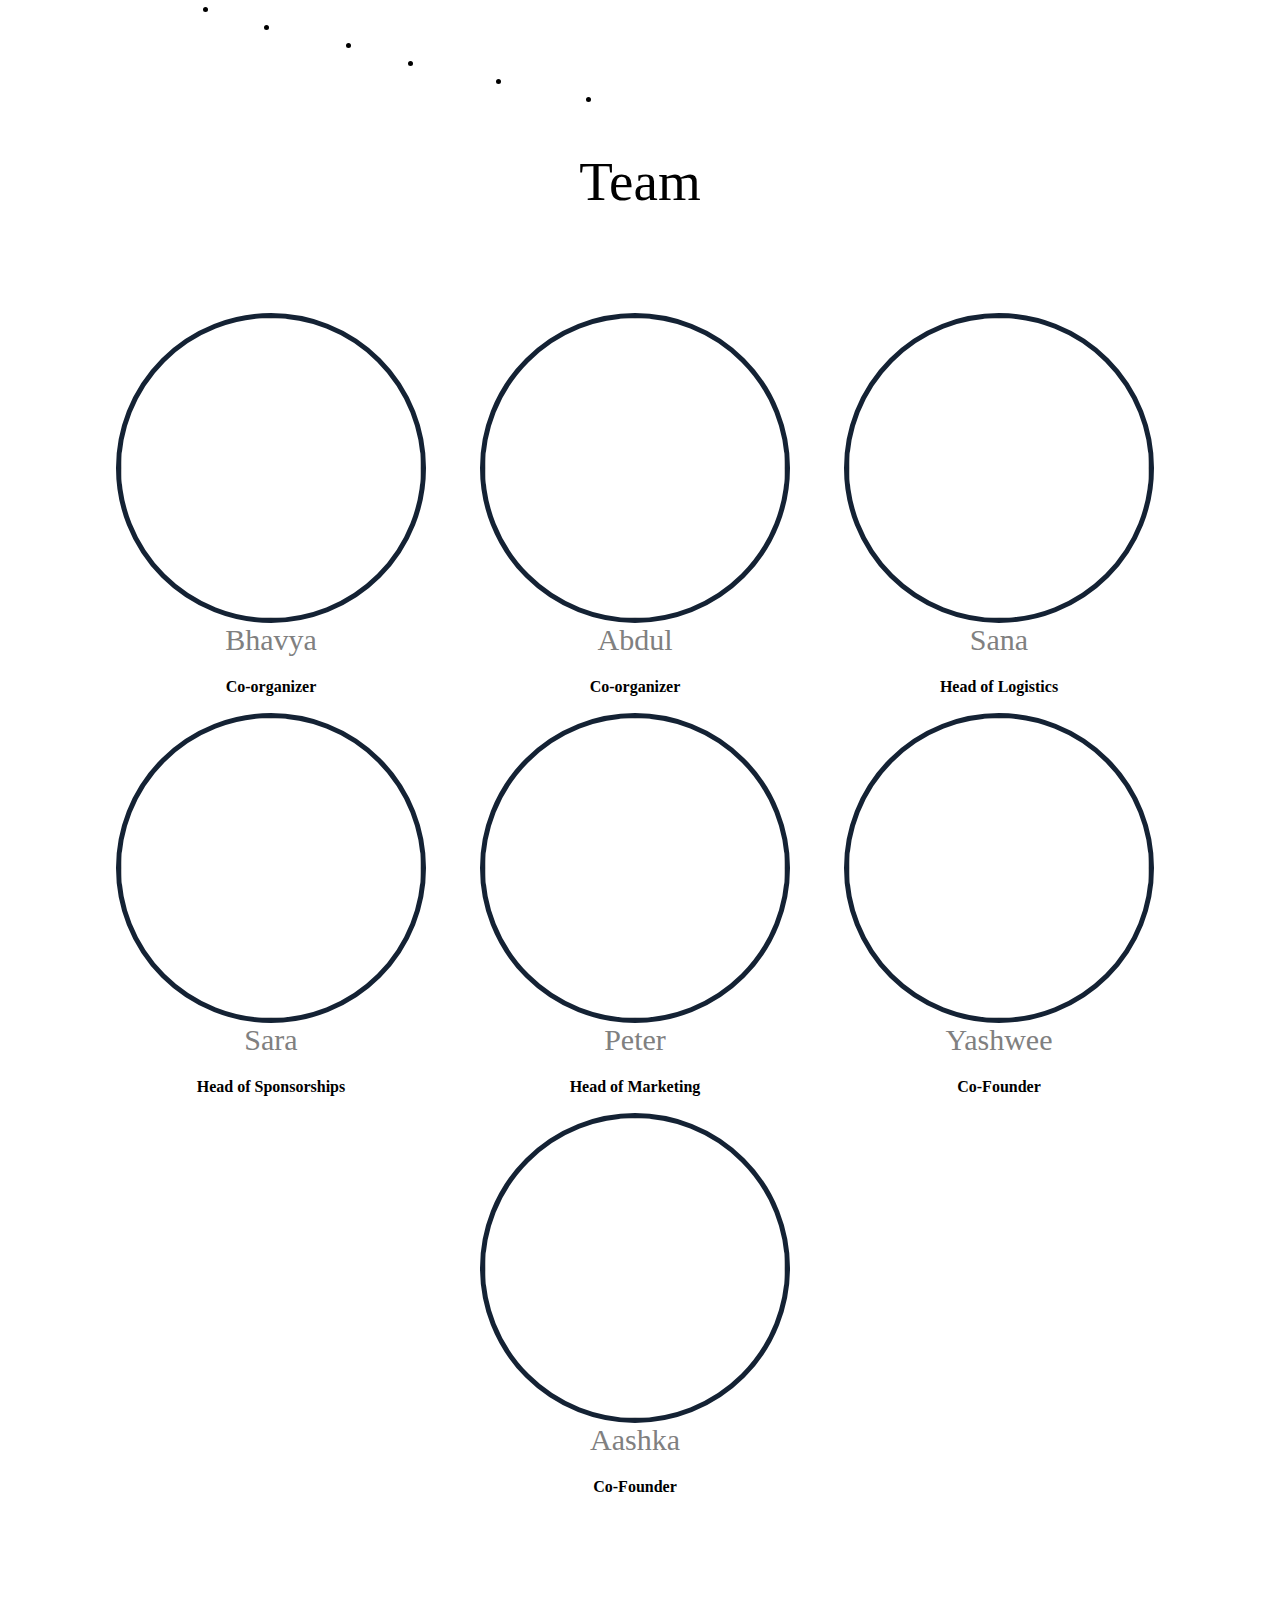
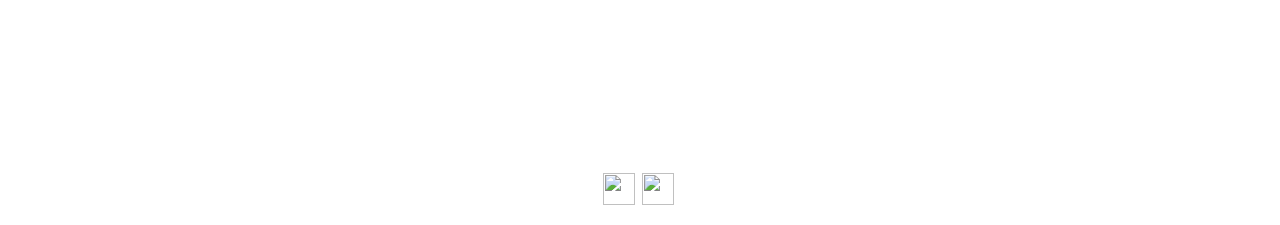
==== team.html @ 19ae8b99 "Update team.html" ====
<!DOCTYPE html>
<html>
<head>
       <meta http-equiv="Content-Type" content="text/html; charset=utf-8" />
      <title>hackMCST LHD </title>
       <link rel="stylesheet" href="css/style.css"/>
	 
    </head>
<body>
    <header id="header">
<div class="content">
<div id="logo"><a href="#slide1" class="active" title="Next Section" >Home</a></li>
		<li><a href="#slide2" title="Next Section">About</a></li>
		<li><a href="#slide3" title="Next Section">Register</a></li>
		<li><a  href="#slide4" title="Next Section">FAQ's</a></li>
		<li><a href="#slide5" title="Next Section">Schedule</a></li>
        	<li><a href="#slide6" title="Next Section">Sponsors</a></li>
		<li><a href="team.html" title="Next Section">Team</a></li>
	
        </div>
    </header>
	<h1 style="color: black; padding-top: 150px;">Team</h1>
    <div class="team">
        
	<div class="memberM">
        <img src="/img/bhavya.png">
            <h2>Bhavya</h2>
             <h4>Co-organizer</h4>
            </div>
	    
	 <div class="memberM">
        <img src="/img/abdul.png">
            <h2>Abdul</h2>
             <h4>Co-organizer</h4>
            </div>
	    
         <div class="memberM">
        <img src="/img/sana.png">
            <h2>Sana</h2>
             <h4>Head of Logistics</h4>
            </div>
	    
         <div class="memberM">
        <img src="/img/sara.png">
            <h2>Sara</h2>
             <h4>Head of Sponsorships</h4>
            </div>
	    
         <div class="memberM">
        <img src="/img/peter.png">
            <h2>Peter</h2>
             <h4>Head of Marketing</h4>
            </div>
	    
	    <div class="memberM">
        <img src="/img/yashwee.png">
            <h2>Yashwee</h2>
            <h4>Co-Founder</h4>
            </div>
        
         <div class="memberM">
        <img src="/img/aashka.png">
            <h2>Aashka</h2>
             <h4>Co-Founder</h4>
            </div>
        
     
    </div>
    <!--
      <div class="teamS">
        <div class="member">
        <img src="yashwee.png">
            <h2>Name</h2>
            <h4>Head of Marketing</h4>
            </div>
          
            <div class="member">
        <img src="yashwee.png">
           <h2>Name</h2>
            <h4>Head of Marketing</h4>
            </div>
        
         <div class="member">
        <img src="yashwee.png">
            <h2>Name</h2>
            <h4>Head of Marketing</h4>
            </div>
        
     
    </div>-->
    
    </body>
     <footer>
        <!--<div>Icons made by <a href="http://www.flaticon.com/authors/bogdan-rosu" title="Bogdan Rosu">Bogdan Rosu</a> from <a href="http://www.flaticon.com" title="Flaticon">www.flaticon.com</a> is licensed by <a href="http://creativecommons.org/licenses/by/3.0/" title="Creative Commons BY 3.0" target="_blank">CC 3.0 BY</a></div>-->
    <p align="center">Made with &hearts; in MCST Tech Club</p>
        <div class="icons">
      <a href="https://www.facebook.com/hackMCST/" target="_blank">  <img src="/img/facebook.png" width="32" height="32"></a>
            <a href="https://twitter.com/hackmcst" target="_blank">   <img src="/img/twitter.png" width="32" height="32"></a>
            </div>
    </footer>

</html>
---- css/style.css ----
/*
Theme Name: Simple Parallax Website
Description: Simple Parallax Scrolling Effect
Author: Samuel Dalusung
*/

/*= GENERAL STYLING
--------------------------------------------------------*/

body{
	margin: 0;
	padding: 0;
	width: 100%;
   
}

h1{ 
    font-family:"Century Gothic";
	font-weight:normal;
	font-size: 55px;
	text-align: center;
	color: #fff;
	margin: 0;
	padding: 0;
}

h2 {
   font-family:"Century Gothic";
   font-weight: normal;
   font-size: 40px;
   text-align: center;
   color: #fff;
   margin: 0;
	padding: 0;
}

h3 {
   font-family: Century Gothic;
   font-weight: normal;
   font-size: 16px;
   text-align: center;
   margin: 5px 0;
	padding: 0;
	z-index: 1;
	position: relative;
}
.logo{
    height: 200px;
    width: 200px;
 
   
}

.logoDiv{
    text-align: center;
 
    
}

p{
    font-family: 'Century Gothic', serif;
	font-weight:normal;
    
}

.blockText{
    width: 730px;
    font-size: 20px;
    text-align: center;

}


#lol, td{
            border: clear;
            border-collapse: collapse;
         
        }
        
        td{
        text-align: center;
            padding: 15px 15px 1px 15px;
            
        }
#lol td h4 {
    color:  #142234;
    font-size: 21px;
}



.tableCSS a{
    color:  #142234;
    text-decoration: none;
    padding-top: 0px;
}

.tableCSS a:hover{
    color: grey;
}
#lol td p{
    font-size: 19px;
}
     
        
        
        table{
           border:clear;

            width: 95%;
        }


.center { margin: 0 auto; }
.content{ margin: 0 auto; width: 960px; }
.clear { clear: both; }
a.lpanel { float: left; color: #e1e1e1; font-size: 12px; font-family:"Century Gothic"; text-decoration: none; margin: 7px 11px; }
a.rpanel { float: right; color: #e1e1e1;  font-size: 12px; font-family:"Century Gothic"; text-decoration: none; margin: 7px 11px; }

a.lpanel:hover{ color: #fff; }
a.rpanel:hover{ color: #fff; }
/*= HEADER & NAVIGATION
--------------------------------------------------------*/

#header { 
	width: 100%; 
	background: url('../img/header-bg.png'); 
	height: 80px; 	
	position: fixed;
	margin-top: 0px; /*15*/
}

#nav { width: 530px; float: right; margin-top: 20px; }
#logo a { color: #fff; text-decoration: none; float: left; font-size: 23px; margin-top: 20px; color: #fff; font-family:"Century Gothic"; font-weight: bold; }
#nav ul{
	list-style: none;
	display: block;
	margin: 0 auto;
	list-style: none;	
}

#nav li{
	margin-top: 9px;	
	float: left;
	padding-left: 19px;
}

#nav li a { color: #fff; opacity:0.6; font-size: 17px; text-decoration: none; font-family: 'Century Gothic'; }
#nav li a.active { color: #fff; opacity:1; border-bottom: 2px solid #fff; }
#nav li a:hover { color: #fff; opacity:1;  }



/*= specialText AND SOME ELEMENTS
--------------------------------------------------------*/
.specialText {   
 font-family: 'Century Gothic', sans-serif;
   font-weight: normal;
   font-size: 50px;
  text-align: center;
 
}

.specialText2{
    font-family: 'Century Gothic', sans-serif;
   font-weight: normal;
    font-size: 25px;
     text-align: center;
}

.specialText3 {   
 font-family: 'Century Gothic', sans-serif;
   font-weight: normal;
   font-size: 50px;
  text-align: center;
    color: white;
    text-decoration: none;

 
}

.specialText3 a:hover {   
 color: #142234;
}

.specialText3 a{
    color: white;
}
.specialTextA {   
 font-family: 'Century Gothic', sans-serif;
   font-weight: normal;
   font-size: 30px;
  text-align: center;
 
}
.specialText a{
    text-decoration: none;
    color: #fff;
}

.specialText a:hover{
    color: grey;
}
   
.sponsor{
   
    text-align: center;
}

.sponsor img{
    padding-bottom: 70px;
   
   
}
 .author_name_white { font-family:"Century Gothic";  margin: 70px 0 0 75px; color: #fff; font-size: 20px; }  
 .author_name_gray { font-family:"Century Gothic";  margin: 70px 0 0 75px; color: #94a4a4; font-size: 20px; }  
.specialText_container { width: 800px; margin: 0 auto}; 
.container{ width: 800px; margin: 0 auto}; 
/*#christmas_tree { background: url('../img/christmas-tree.png')no-repeat; width: 48px; height: 77px; margin: 0 auto; position: relative; bottom: -35px;}
#divider { background: url('../img/divider.png')no-repeat; width: 300px; height: 35px; margin: 0px auto 27px auto; }
#ribbon { background: url('../img/ribbon.png')no-repeat; width: 251px; height: 48px; margin: 0 auto;  display: block; position: relative; top: -38px; }
#snowflakes1 { background: url('../img/snowflakes.png')no-repeat; width: 24px; height: 21px; margin: 0 auto;  display: block; position: relative; bottom: -54px; left: -102px; }
#snowflakes2 { background: url('../img/snowflakes.png')no-repeat; width: 24px; height: 21px; margin: 0 auto;  display: block; position: relative; bottom: -33px;  right: -100px; }
*/


/*= BUTTONS
--------------------------------------------------------*/

button.btn-know { 
	padding: 15px 47px; 
	margin: 40px 38.8%;
	text-align: center;
	border: 4px solid #fff; 
	color: #fff; 
	background: transparent; 
	font-size: 19px;
	cursor: pointer;
	text-shadow: -1px 2px 0px rgba(90, 90, 90, 0.56);
	-webkit-border-radius: 4px;
	border-radius: 4px;
}

.btn-know:hover { background: #fff; color: transparent; }
ul.built { list-style: none; margin: 0 auto; width: 730px; }
.built li img{ float: left; padding-right: 34px; }



/*= SLIDES STYLING
--------------------------------------------------------*/

#slide1, #slide2{ width: 100%; }
#slide1{
	background:url('../img/homeBanner.jpg') 50% 0 no-repeat fixed;
	color: #fff;
	height: 600px;
	margin: 0;
	padding: 200px 0 260px 0;
	background-size: cover;
}

#slide2{
	background-color: #fff;
	color: #333333;
	height: auto;
	margin: 0 auto;
	overflow: hidden;
	padding:  0px 0 0px 0px;
}

#demo{
    margin: none;
    border: none;
}

#slide3{
	background-color:  #142234;
	color: #fff;
	height: 550px;
	padding: 60px 0 0 0;	
	background-size: cover;
    border-top: none;
}

#slide4{
	background-color: #fff;
	color: #333333;
	height: auto;
	padding: 55px 0 50px 0;
}

#slide5{
	background-color: #cecccc;
	height: 400px;
	margin: 0 auto;
	padding: 130px 0 300px 0;
	color: #fff;
	background-size: cover;
    font-family: 'Century Gothic', sans-serif;
    
}


#slide6{
	background-color: #fff;
	height: auto;
	margin: 0 auto;
	padding: 90px 0 150px 0;
	color: #fff;
	background-size: cover;
}

/*= FOOTER 
--------------------------------------------------------*/
footer{
	background:url('../img/homeBanner.jpg') 50% 0 no-repeat fixed;
	color: #fff;
	height: auto;
	margin: 0;
	padding: 10px 0 16px 0;
	background-size: cover;
}

.icons {
    text-align: center;
    
}
.icons img{
    padding-right: 3px;
}

#copyright  { color: #fff; font-family:"Century Gothic";  font-size: 14px; margin-top: 100px; text-align: center;  }
#copyright  a { text-decoration: none; color: #fff;  }



/*TEAM HTML PAGE CSS*/
.team{
     padding-top: 100px;
    padding-bottom: 200px;
    text-align: center;

}

 .memberM img{
    height: 300px;
    width: 300px;
     border: 5px solid  #142234;
    border-radius: 100%;
 
     
   
}

.memberM{
text-align: center;
 height: 400px;
 width: 350px;
display: inline-block;
     margin-right: 10px;
   
    
}

.button{
     background-color: transparent;
    border: white;
    color: white;
    padding: 25px 25px;
    text-align: center;
    text-decoration: none;
    display: inline-block;
    font-size: 19px;
    margin: auto;
    cursor: pointer;
    border: 2px #ccc solid;
    /*whatt pls */
    }

.button:hover{
    background-color: #fff;
    color: #142234;
    font-style: bold;
}

.buttonDiv{
    text-align: center;
}

.memberM h2{
    font-size: 30px;
    color: grey;
    text-align: center;

}

.teamS{
     padding-top: 110px;
    text-align: center;

}

.member img{
    height: 200px;
    width: 200px;
     border: 5px solid grey;
    border-radius: 100%;
 
     
   
}

.member{
text-align: center;
 height: 400px;
 width: 350px;
display: inline-block;
     margin-right: 10px;
   
    
}

.member h2{
    font-size: 19px;
    color: grey;
    text-align: center;

}

#slide6 h1{
    color: black;
}

.schedule table{
    width 100%;
}

.schedule table th{
   font-size: 40px;
    padding-bottom: 15px;
    color:  #142234;
    text-align: center;
}
.schedule table td{
    text-align: left;
    margin-left: 15%;
    padding-left: 10%;
    font-size: 25px;
    width: 300px;
}
mark{
    background-color: #ccc;
}

.flex-container{
    width: 103%;
    display: flex;
    align-items: center;
    justify-content: center; 
    border:0;
    padding:0;
    margin: 0; 

}

.flex-item{
     width: 537px;
    height: 320px;
    border:0;
    padding:0;
    margin: 0; 
}

.flex-item img{
     width: 537px;
    height: 320px;
    margin: 0;
    border: 0;
    padding: 0;
    
}

.logos img{
    padding: 0px;
    margin: auto;
    
}


/*SPONSOR LOGO FLEX BOX CSS*/
/*
.flex-containerLogo {
    padding: 0;
    margin: 0;
    list-style: none;
    display: -webkit-box;
    display: -moz-box;
    display: -ms-flexbox;
    display: -webkit-flex;
    display: flex;
    -webkit-flex-flow: row wrap;
    justify-content: space-around;
	width:100%;
}

.flex-item-2500{
  
    width: auto;
    height: auto;
  
}
 .flex-item-1000,  .flex-item-500,  .flex-item-250,  .flex-item-100 {
  
    width: auto;
    height: auto;
    margin-right: 5px;
}

.flex-item-Less100{
    width: auto;
    height: auto;
    margin-right: 3px;
} */
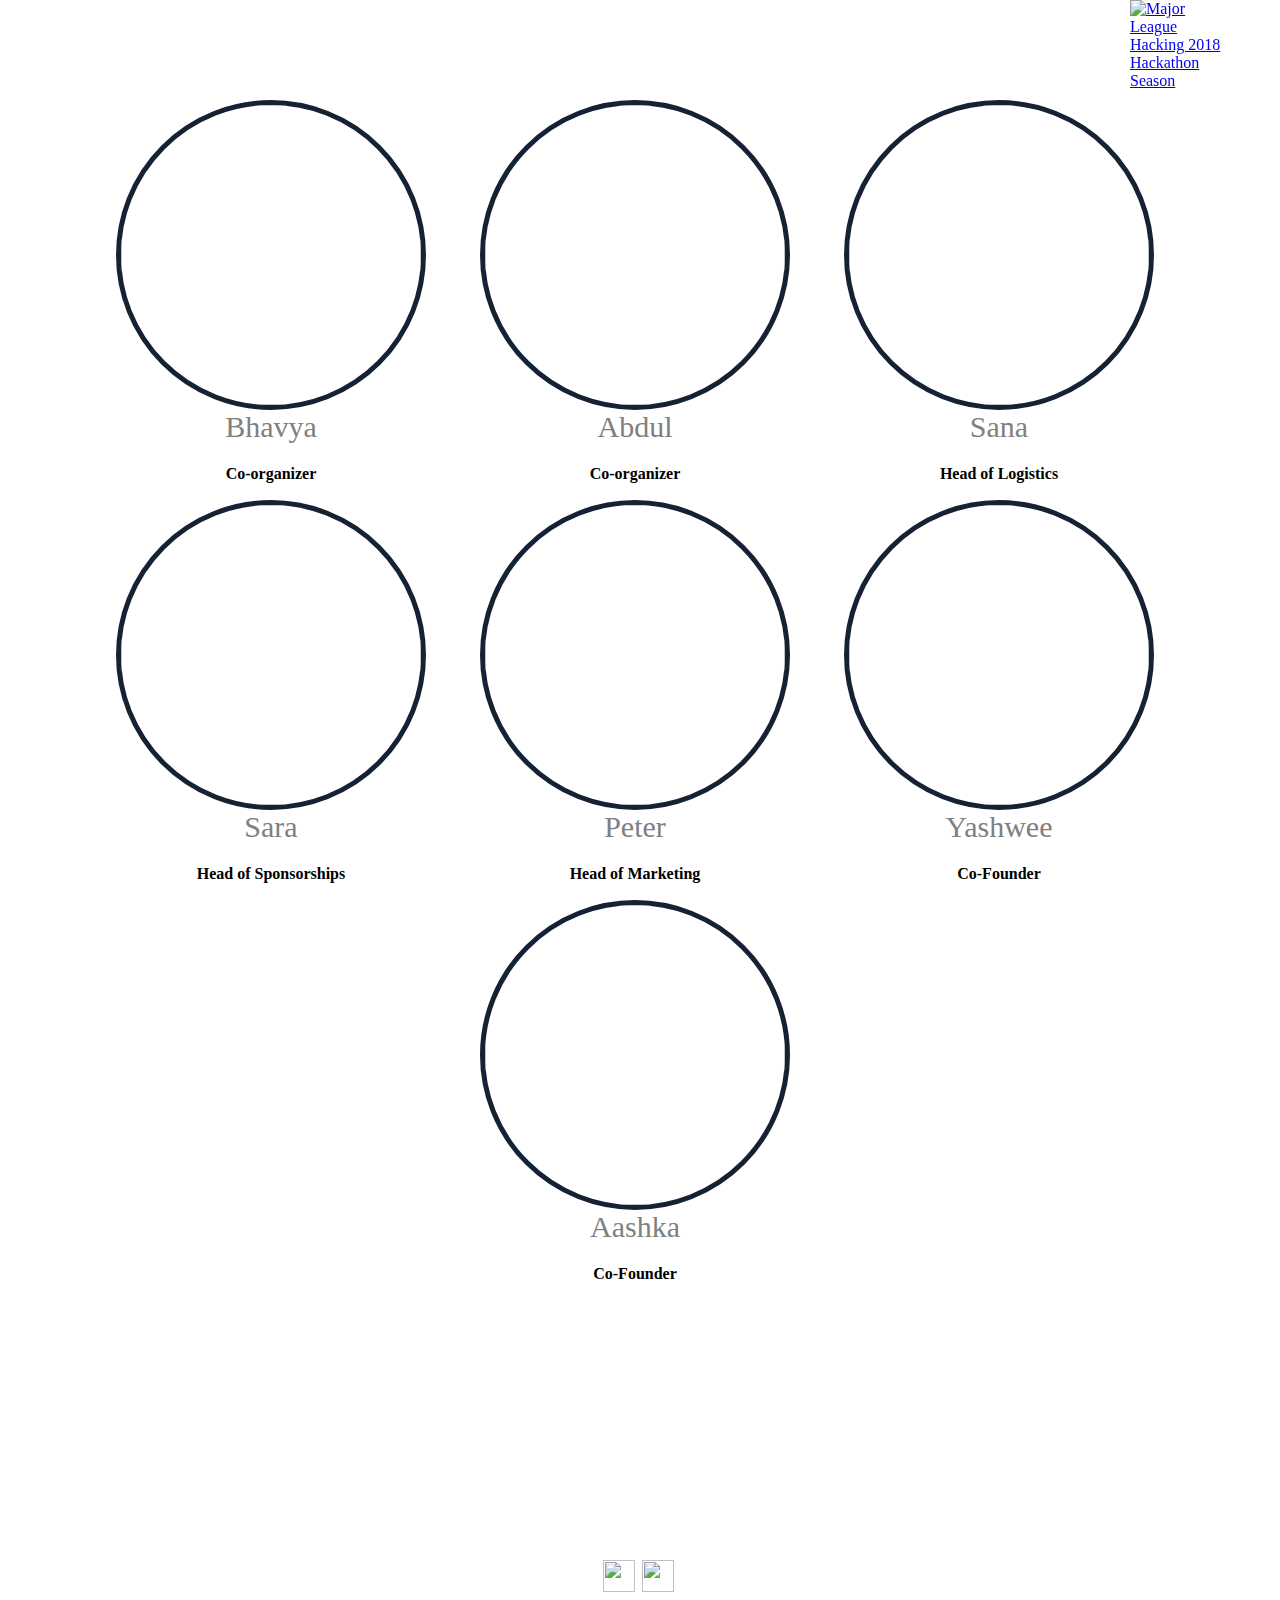
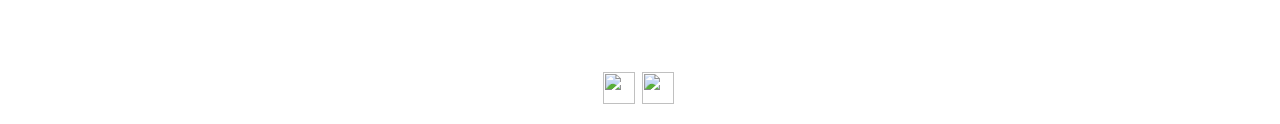
==== commit 8bd3d71e: "Update team.html" ====
--- a/team.html
+++ b/team.html
@@ -9,17 +9,25 @@
 <body>
     <header id="header">
 <div class="content">
-<div id="logo"><a href="#slide1" class="active" title="Next Section" >Home</a></li>
-		<li><a href="#slide2" title="Next Section">About</a></li>
-		<li><a href="#slide3" title="Next Section">Register</a></li>
-		<li><a  href="#slide4" title="Next Section">FAQ's</a></li>
-		<li><a href="#slide5" title="Next Section">Schedule</a></li>
-        	<li><a href="#slide6" title="Next Section">Sponsors</a></li>
-		<li><a href="team.html" title="Next Section">Team</a></li>
+<div id="logo"><a href=""> hackMCST 2018 </a></div>
+
+<nav id="nav">
+	<ul>
+		<li><a href="http://hackmcst.tech/index.html#slide1" class="active" title="Next Section">Home</a></li>
+		<li><a href="http://hackmcst.tech/index.html#slide2" title="Next Section">About</a></li>
+		<li><a href="http://hackmcst.tech/index.html#slide3" title="Next Section">Register</a></li>
+		<li><a href="http://hackmcst.tech/index.html#slide4" title="Next Section">FAQ's</a></li>
+		<li><a href="http://hackmcst.tech/index.html#slide5" title="Next Section">Schedule</a></li>
+        	<li><a href="http://hackmcst.tech/index.html#slide6" title="Next Section">Sponsors</a></li>
+		<li><a href="http://hackmcst.tech/team.html" title="Next Section">Team</a></li>
+		
+     
+	</ul>
+    <a id="mlh-trust-badge" style="display:block;max-width:100px;min-width:60px;position:fixed;right:50px;top:0;width:10%;z-index:10000" href="https://mlh.io/seasons/na-2018/events?utm_source=na-2018&amp;utm_medium=TrustBadge&amp;utm_campaign=na-2018&amp;utm_content=white" target="_blank"><img src="https://s3.amazonaws.com/logged-assets/trust-badge/2018/white.svg" alt="Major League Hacking 2018 Hackathon Season" style="width:100%"></a>
+</nav>
+</div>
+</header>
 	
-        </div>
-    </header>
-	<h1 style="color: black; padding-top: 150px;">Team</h1>
     <div class="team">
         
 	<div class="memberM">
@@ -66,30 +74,20 @@
         
      
     </div>
-    <!--
-      <div class="teamS">
-        <div class="member">
-        <img src="yashwee.png">
-            <h2>Name</h2>
-            <h4>Head of Marketing</h4>
+    
+    
+    
+     <footer>
+        <!--<div>Icons made by <a href="http://www.flaticon.com/authors/bogdan-rosu" title="Bogdan Rosu">Bogdan Rosu</a> from <a href="http://www.flaticon.com" title="Flaticon">www.flaticon.com</a> is licensed by <a href="http://creativecommons.org/licenses/by/3.0/" title="Creative Commons BY 3.0" target="_blank">CC 3.0 BY</a></div>-->
+    <p align="center">Made with ♥ in MCST Tech Club</p>
+        <div class="icons">
+      <a href="https://www.facebook.com/hackMCST/" target="_blank">  <img src="/img/facebook.png" width="32" height="32"></a>
+            <a href="https://twitter.com/hackmcst" target="_blank">   <img src="/img/twitter.png" width="32" height="32"></a>
             </div>
-          
-            <div class="member">
-        <img src="yashwee.png">
-           <h2>Name</h2>
-            <h4>Head of Marketing</h4>
-            </div>
-        
-         <div class="member">
-        <img src="yashwee.png">
-            <h2>Name</h2>
-            <h4>Head of Marketing</h4>
-            </div>
-        
-     
-    </div>-->
-    
-    </body>
+    </footer>
+
+
+</body>
      <footer>
         <!--<div>Icons made by <a href="http://www.flaticon.com/authors/bogdan-rosu" title="Bogdan Rosu">Bogdan Rosu</a> from <a href="http://www.flaticon.com" title="Flaticon">www.flaticon.com</a> is licensed by <a href="http://creativecommons.org/licenses/by/3.0/" title="Creative Commons BY 3.0" target="_blank">CC 3.0 BY</a></div>-->
     <p align="center">Made with &hearts; in MCST Tech Club</p>
--- a/css/style.css
+++ b/css/style.css
@@ -85,6 +85,7 @@
 #lol td h4 {
     color:  #142234;
     font-size: 21px;
+    font-family:"Century Gothic";
 }
 
 
@@ -130,7 +131,7 @@
 	margin-top: 0px; /*15*/
 }
 
-#nav { width: 530px; float: right; margin-top: 20px; }
+#nav { width: 600px; float: right; margin-top: 20px; }
 #logo a { color: #fff; text-decoration: none; float: left; font-size: 23px; margin-top: 20px; color: #fff; font-family:"Century Gothic"; font-weight: bold; }
 #nav ul{
 	list-style: none;
@@ -173,19 +174,18 @@
    font-weight: normal;
    font-size: 50px;
   text-align: center;
-    color: white;
     text-decoration: none;
 
  
 }
 
+.specialText3 a{
+    color: #142234;
+}
 .specialText3 a:hover {   
- color: #142234;
-}
-
-.specialText3 a{
-    color: white;
-}
+ color: white;
+}
+
 .specialTextA {   
  font-family: 'Century Gothic', sans-serif;
    font-weight: normal;
@@ -277,8 +277,8 @@
 #slide3{
 	background-color:  #142234;
 	color: #fff;
-	height: 550px;
-	padding: 60px 0 0 0;	
+	height: 300px;
+	padding: 60px 0 60px 0;	
 	background-size: cover;
     border-top: none;
 }
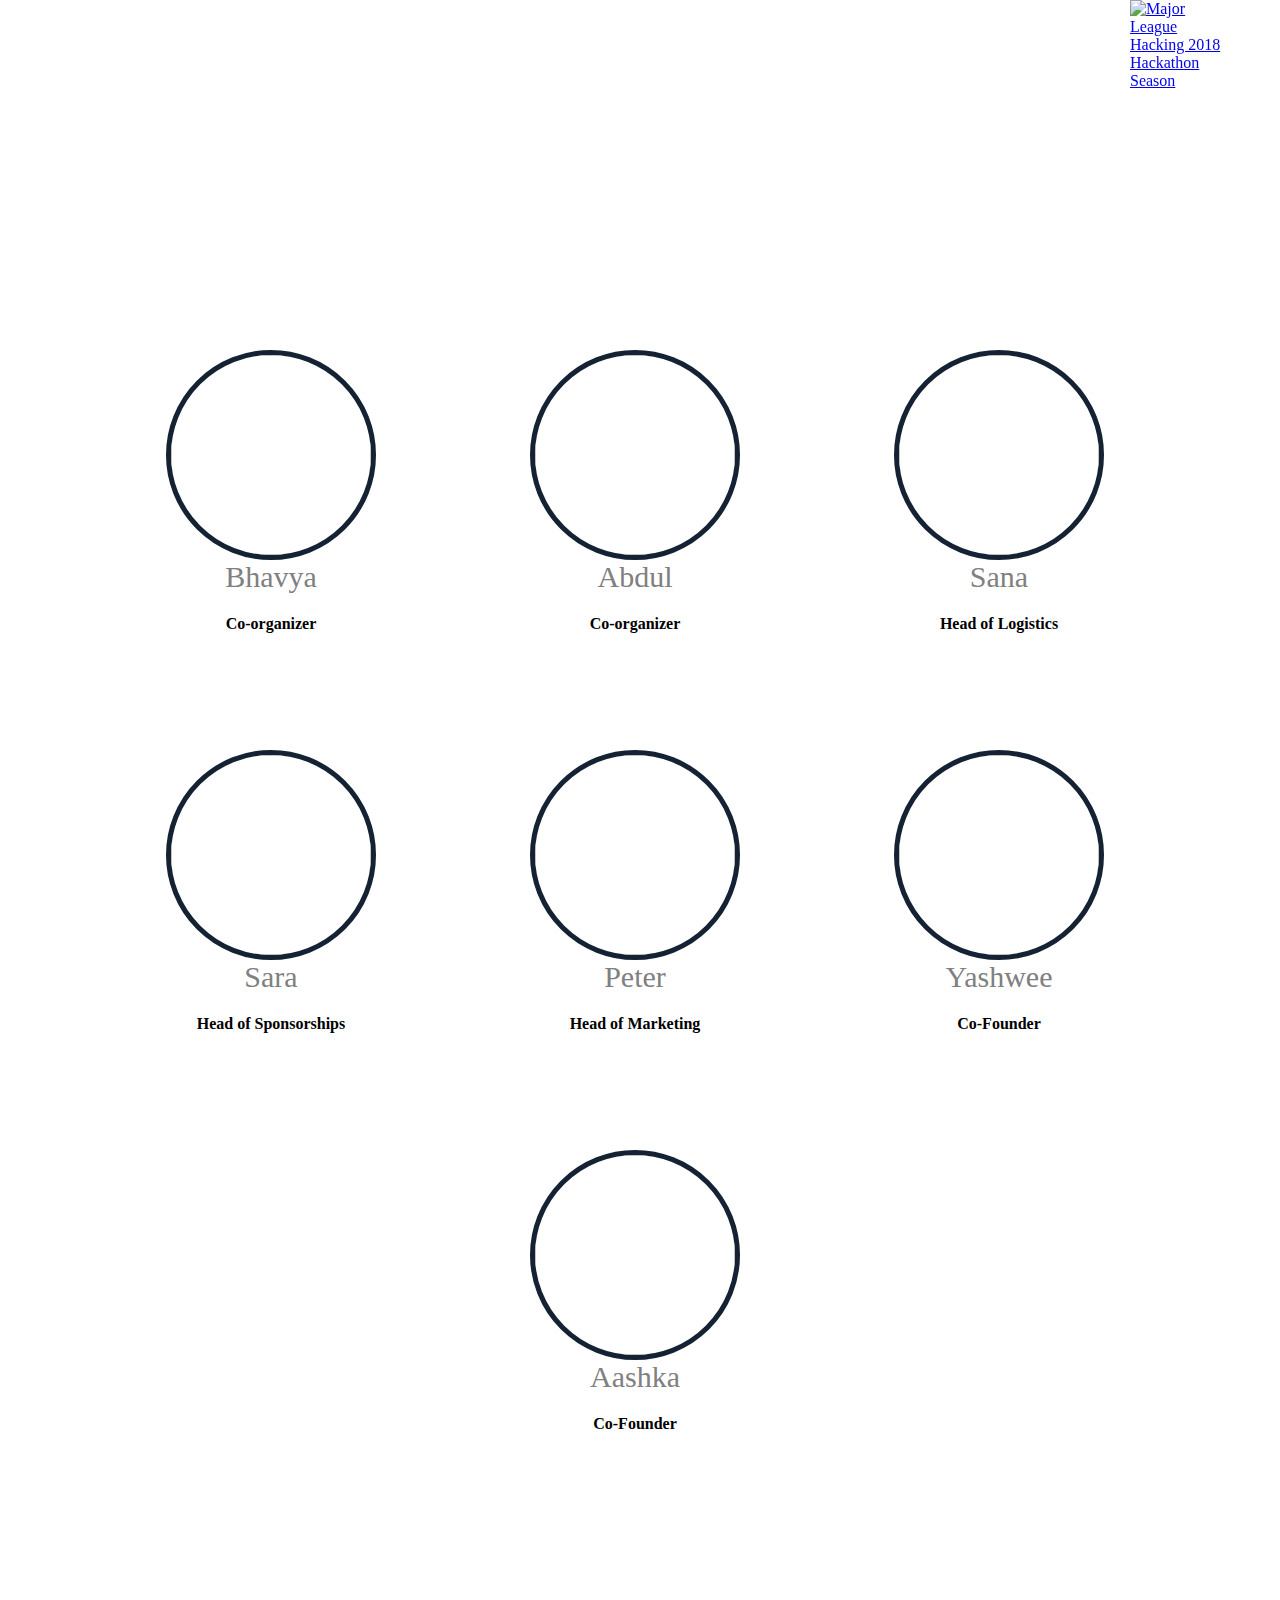
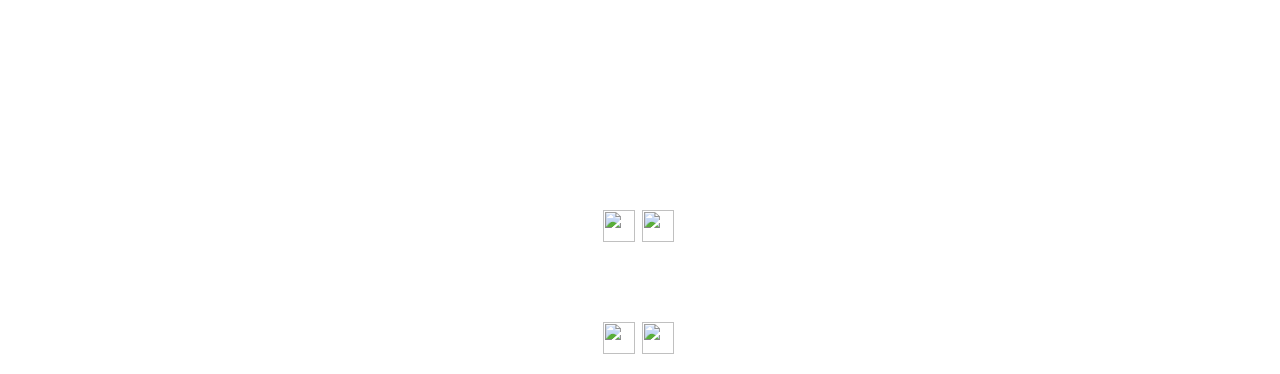
==== commit 507300e3: "Update team.html" ====
--- a/team.html
+++ b/team.html
@@ -2,14 +2,14 @@
 <html>
 <head>
        <meta http-equiv="Content-Type" content="text/html; charset=utf-8" />
-      <title>hackMCST LHD </title>
+      <title>hackMCST IV </title>
        <link rel="stylesheet" href="css/style.css"/>
 	 
     </head>
 <body>
     <header id="header">
 <div class="content">
-<div id="logo"><a href=""> hackMCST 2018 </a></div>
+<div id="logo"><a href="http://hackmcst.tech/index.html#slide1" class="active" title="Next Section"> hackMCST 2018 </a></div>
 
 <nav id="nav">
 	<ul>
--- a/css/style.css
+++ b/css/style.css
@@ -337,15 +337,15 @@
 
 /*TEAM HTML PAGE CSS*/
 .team{
-     padding-top: 100px;
+     padding-top: 350px;
     padding-bottom: 200px;
     text-align: center;
 
 }
 
  .memberM img{
-    height: 300px;
-    width: 300px;
+    height: 200px;
+    width: 200px;
      border: 5px solid  #142234;
     border-radius: 100%;
  
